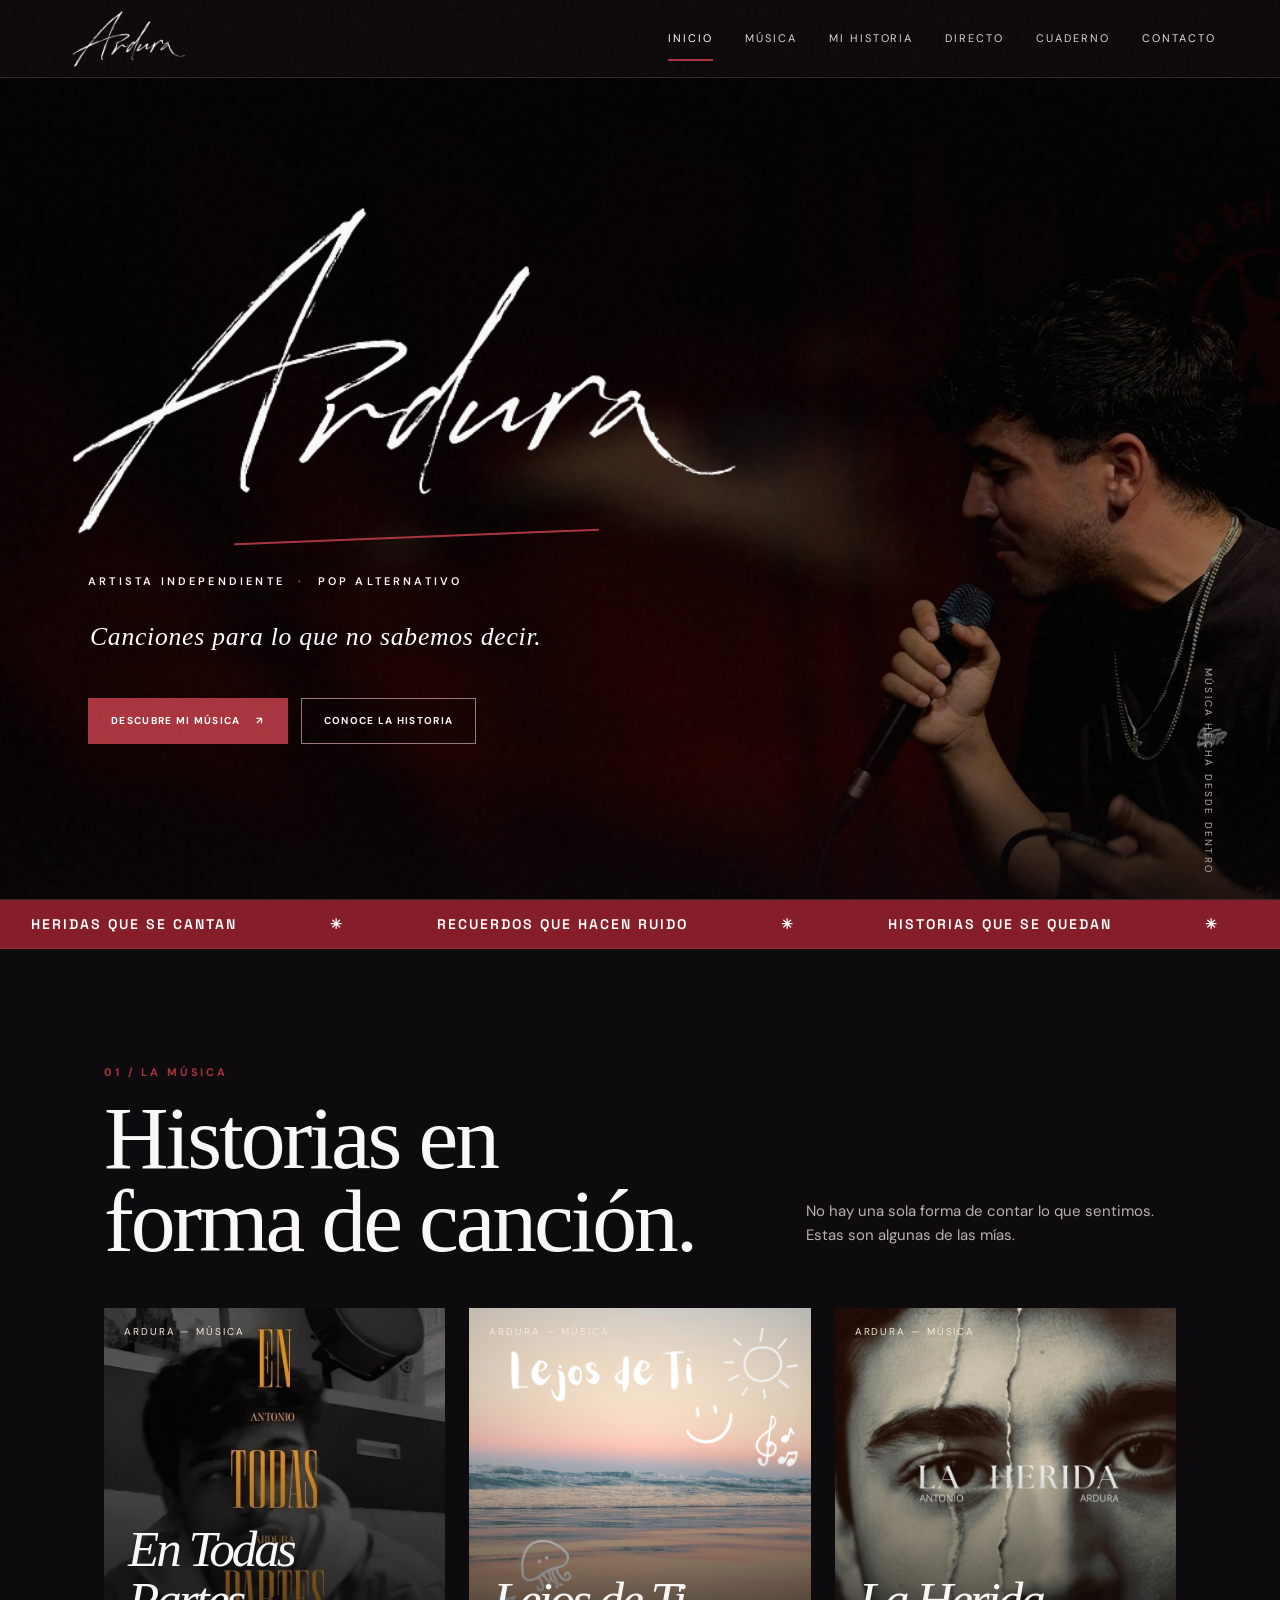
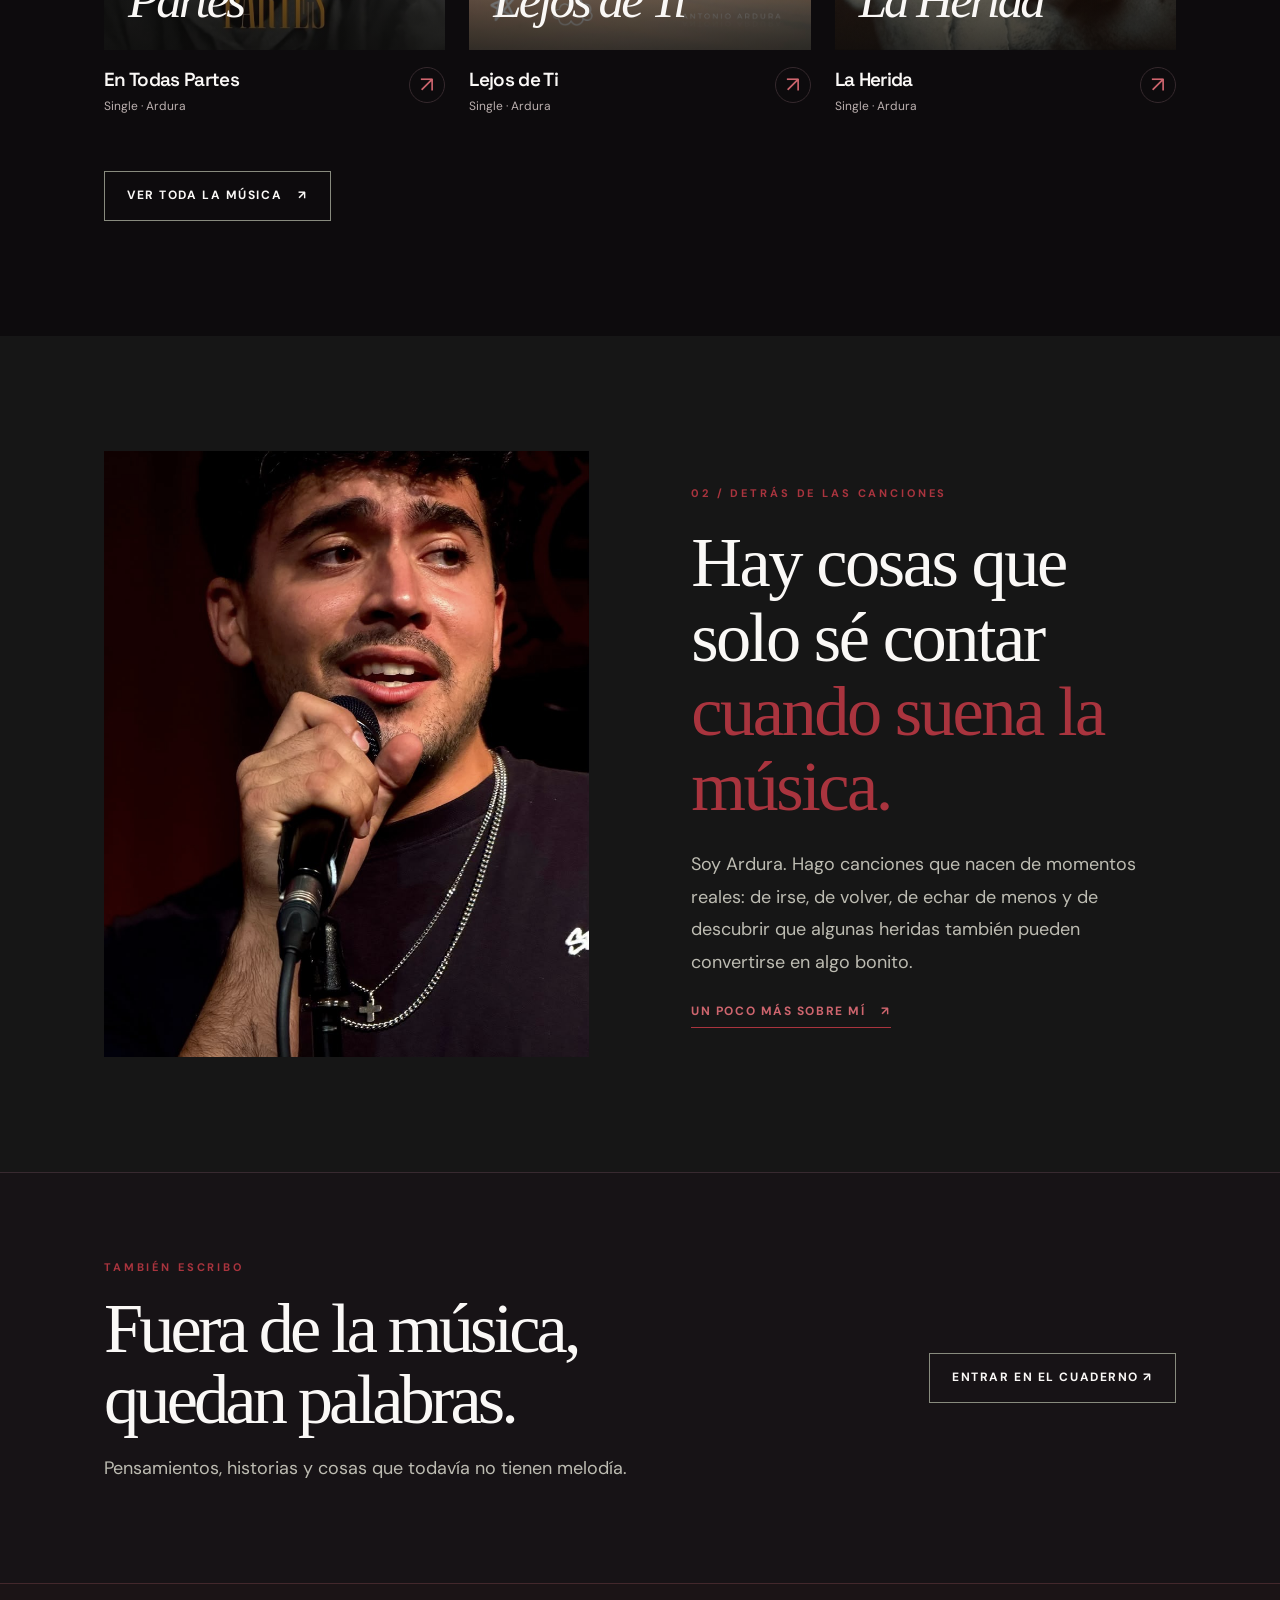
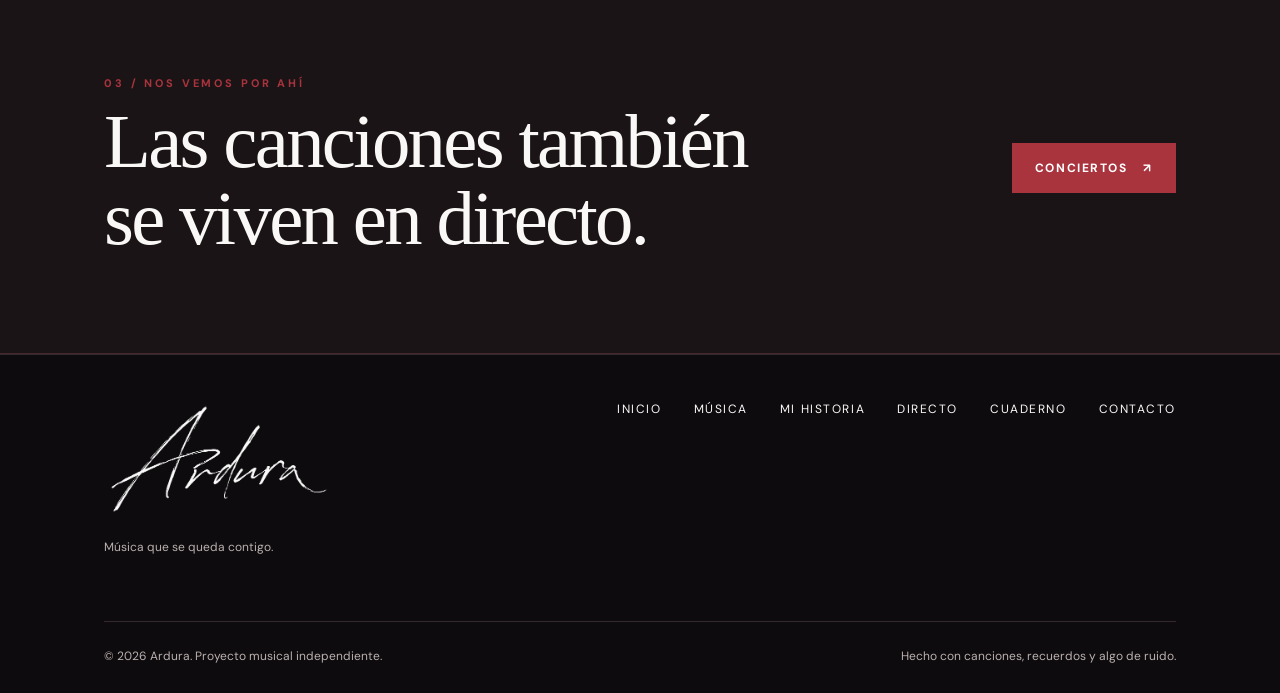
==== index.html @ bb58de68 "Reorganizar estructura de la web Ardura" ====
<!doctype html>
<html lang="es">
 <head>
  <meta charset="utf-8"/>
  <meta content="width=device-width,initial-scale=1" name="viewport"/>
  <meta content="#101010" name="theme-color"/>
  <meta content="Ardura: música independiente, canciones honestas y un universo indie, alternativo y nostálgico. Descubre sus canciones y su historia." name="description"/>
  <title>
   Ardura — Música para lo que no sabemos decir
  </title>
  <link href="assets/css/style.css" rel="stylesheet"/>
  <link href="assets/css/custom.css" rel="stylesheet"/>
  <link href="assets/img/favicon.svg" rel="icon" type="image/svg+xml"/>
 </head>
 <body data-page="home">
  <a class="skip" href="#contenido">
   Saltar al contenido
  </a>
  <header class="site-header" id="site-header">
  </header>
  <main id="contenido">
   <section class="hero">
    <div class="hero-art">
     <div class="hero-photo">
     </div>
    </div>
    <div class="container hero-inner">
     <h1 class="signature-title">
      <img alt="Ardura" src="assets/img/ardura-firma.png"/>
     </h1>
     <div aria-hidden="true" class="signature-underline">
     </div>
     <p class="hero-kicker">
      ARTISTA INDEPENDIENTE
      <span>
       ·
      </span>
      POP ALTERNATIVO
     </p>
     <p class="hero-sub">
      Canciones para lo que no sabemos decir.
     </p>
     <div class="action-row">
      <a class="btn btn-solid" href="musica.html">
       Descubre mi música
       <span aria-hidden="true">
        ↗
       </span>
      </a>
      <a class="btn btn-outline" href="historia.html">
       Conoce la historia
      </a>
     </div>
    </div>
    <div class="side-note">
     MÚSICA HECHA DESDE DENTRO
    </div>
   </section>

    <div class="ticker">
    <div class="ticker-line">

        <div class="ticker-group">
        <span>HERIDAS QUE SE CANTAN</span>
        <span>✳</span>
        <span>RECUERDOS QUE HACEN RUIDO</span>
        <span>✳</span>
        <span>HISTORIAS QUE SE QUEDAN</span>
        <span>✳</span>
        </div>

        <!-- Repetición para crear el bucle infinito -->
        <div class="ticker-group" aria-hidden="true">
        <span>HERIDAS QUE SE CANTAN</span>
        <span>✳</span>
        <span>RECUERDOS QUE HACEN RUIDO</span>
        <span>✳</span>
        <span>HISTORIAS QUE SE QUEDAN</span>
        <span>✳</span>
        </div>

    </div>
    </div>

   <section class="section">
    <div class="container">
     <div class="section-head reveal">
      <div>
       <div class="eyebrow">
        01 / La música
       </div>
       <h2>
        Historias en
        <br/>
        forma de canción.
       </h2>
      </div>
      <p>
       No hay una sola forma de contar lo que sentimos. Estas son algunas de las mías.
      </p>
     </div>
     <div class="cards" id="featured-songs">
     </div>
     <div class="action-row" style="margin-top:50px">
      <a class="btn btn-outline" href="musica.html">
       Ver toda la música
       <span aria-hidden="true">
        ↗
       </span>
      </a>
     </div>
    </div>
   </section>
   <section class="section" style="background:#161616">
    <div class="container split">
     <div class="photo-frame reveal">
      <img alt="Retrato de Ardura" onerror="this.remove()" src="assets/img/Retrato.jpeg"/>
      <small>
       Tu fotografía aquí
       <br/>
       assets/img/retrato.jpg
      </small>
     </div>
     <div class="reveal">
      <span class="eyebrow">
       02 / Detrás de las canciones
      </span>
      <p class="statement">
       Hay cosas que solo sé contar
       <em>
        cuando suena la música.
       </em>
      </p>
      <p class="body-copy">
       Soy Ardura. Hago canciones que nacen de momentos reales: de irse, de volver, de echar de menos y de descubrir que algunas heridas también pueden convertirse en algo bonito.
      </p>
      <a class="btn btn-text" href="historia.html">
       Un poco más sobre mí
       <span aria-hidden="true">
        ↗
       </span>
      </a>
     </div>
    </div>
   </section>   
   <section class="section section-tight journal-teaser">
     <div class="container">
       <div>
         <span class="eyebrow">También escribo</span>
         <h2>
           Fuera de la música,<br>
           quedan palabras.
         </h2>
         <p class="body-copy">
           Pensamientos, historias y cosas
           que todavía no tienen melodía.
         </p>
       </div>
       <a class="btn btn-outline" href="cuaderno.html">
         Entrar en el cuaderno ↗
       </a>
     </div>
   </section>
   <section class="callout">
    <div class="container callout-inner">
     <div>
      <span class="eyebrow">
       03 / Nos vemos por ahí
      </span>
      <h2>
       Las canciones también
       <br/>
       se viven en directo.
      </h2>
     </div>
     <a class="btn btn-solid" href="directo.html">
      Conciertos
      <span aria-hidden="true">
       ↗
      </span>
     </a>
    </div>
   </section>
  </main>
  <footer class="site-footer" id="site-footer">
  </footer>
  <script src="assets/js/config.js">
  </script>
  <script defer="" src="assets/js/main.js">
  </script>
 </body>
</html>
---- assets/css/style.css ----
@import url('https://fonts.googleapis.com/css2?family=DM+Sans:wght@400;500;600;700&family=Space+Grotesk:wght@400;500;600;700&display=swap');
:root{--ink:#ece7dd;--muted:#a7a39b;--bg:#131714;--panel:#1d231f;--line:#3c413a;--accent:#e0a178;--yellow:#ddce9c;--radius:4px;--content:1200px}*{box-sizing:border-box}html{scroll-behavior:smooth}body{margin:0;background:var(--bg);color:var(--ink);font-family:'DM Sans',Arial,sans-serif;font-size:16px;line-height:1.6}body:before{content:"";position:fixed;inset:0;pointer-events:none;z-index:90;opacity:.12;background-image:url("data:image/svg+xml,%3Csvg viewBox='0 0 180 180' xmlns='http://www.w3.org/2000/svg'%3E%3Cfilter id='n'%3E%3CfeTurbulence type='fractalNoise' baseFrequency='.65' numOctaves='3' stitchTiles='stitch'/%3E%3C/filter%3E%3Crect width='100%25' height='100%25' filter='url(%23n)' opacity='.25'/%3E%3C/svg%3E")}a{color:inherit;text-decoration:none}button,input,textarea{font:inherit}button{cursor:pointer}img{display:block;max-width:100%}::selection{background:var(--accent);color:var(--bg)}.skip{position:absolute;top:-80px;background:#fff;color:#000;padding:8px 16px;z-index:200}.skip:focus{top:5px}.container{max-width:var(--content);margin:0 auto;padding:0 5vw}.site-header{height:85px;position:relative;z-index:60;border-bottom:1px solid var(--line);background:rgba(19,23,20,.96)}.header-inner{height:100%;display:flex;align-items:center;justify-content:space-between;gap:20px}.brand{font:700 36px/.9 'Space Grotesk',sans-serif;letter-spacing:-.095em}.brand .dot{color:var(--accent)}.nav-links{display:flex;gap:32px;align-items:center}.nav-links a{font-size:12px;text-transform:uppercase;letter-spacing:.17em;color:var(--muted);transition:color .2s}.nav-links a:hover,.nav-links a[aria-current=page]{color:var(--ink)}.nav-links .nav-cta{padding:12px 17px;border:1px solid var(--accent);color:var(--accent)}.menu-btn{display:none;background:transparent;border:1px solid var(--line);color:var(--ink);padding:9px 12px}.menu-btn span{display:block;width:20px;height:1px;background:var(--ink);margin:5px}.eyebrow{font-size:11px;letter-spacing:.26em;text-transform:uppercase;color:var(--accent);font-weight:700}.hero{position:relative;min-height:660px;display:flex;align-items:center;overflow:hidden;border-bottom:1px solid var(--line)}.hero-art{position:absolute;inset:0;overflow:hidden;background:radial-gradient(ellipse at 68% 32%,rgba(195,114,78,.28),transparent 35%),radial-gradient(ellipse at 85% 60%,rgba(119,125,98,.25),transparent 40%),linear-gradient(110deg,#131714 25%,#32362b 95%)}.hero-art:after{content:"";position:absolute;inset:0;background:linear-gradient(90deg,#131714 5%,rgba(19,23,20,.84) 41%,rgba(19,23,20,.1) 100%)}.hero-photo{position:absolute;inset:0;background:center 34%/cover no-repeat url('../img/hero.jpg');opacity:0;transition:opacity .3s}.has-hero-photo .hero-photo{opacity:.7}.hero-shape{position:absolute;width:min(43vw,530px);aspect-ratio:4/5;right:8%;top:8%;border:1px solid rgba(223,198,161,.25);border-radius:48% 48% 4% 4%;transform:rotate(8deg);background:linear-gradient(145deg,rgba(205,153,112,.25),transparent 70%);filter:blur(.2px)}.hero-shape:before{content:"";position:absolute;inset:8%;border:1px solid rgba(223,198,161,.25);border-radius:inherit}.hero-inner{position:relative;z-index:2;padding-top:110px;padding-bottom:120px;width:100%}.hero h1{font:500 clamp(70px,12vw,180px)/.86 'Space Grotesk',sans-serif;letter-spacing:-.11em;margin:20px 0 30px;max-width:900px}.hero h1 em{font-weight:400;font-style:normal;color:var(--accent)}.hero-sub{font-size:clamp(16px,2vw,21px);max-width:520px;color:#d1cec5;line-height:1.55}.action-row{display:flex;gap:13px;flex-wrap:wrap;margin-top:35px}.btn{display:inline-flex;align-items:center;justify-content:center;gap:16px;min-height:50px;padding:13px 22px;border:1px solid var(--accent);font-size:12px;letter-spacing:.13em;text-transform:uppercase;font-weight:700;transition:transform .2s,background .2s,color .2s}.btn:hover{transform:translateY(-3px)}.btn-solid{background:var(--accent);color:#171914}.btn-outline{background:transparent;color:var(--ink);border-color:#888b7e}.btn-text{border:0;border-bottom:1px solid var(--accent);padding:6px 0;min-height:auto;color:var(--accent)}.side-note{position:absolute;bottom:24px;right:5vw;z-index:3;font-size:10px;letter-spacing:.22em;text-transform:uppercase;color:#c7c4b8;writing-mode:vertical-rl}.ticker{padding:16px 0;background:var(--accent);color:#22241d;overflow:hidden;border-bottom:1px solid var(--line)}.ticker-line{white-space:nowrap;text-align:center;font:700 12px 'Space Grotesk',sans-serif;letter-spacing:.2em;text-transform:uppercase}.ticker-line span{padding:0 20px}.section{padding:115px 0}.section-tight{padding:80px 0}.section-head{display:flex;align-items:end;justify-content:space-between;gap:25px;margin-bottom:46px}.section h2,.page-head h1{font:500 clamp(42px,6.2vw,83px)/.99 'Space Grotesk',sans-serif;letter-spacing:-.075em;margin:14px 0 0}.section-head p{max-width:370px;color:var(--muted);font-size:15px}.cards{display:grid;grid-template-columns:repeat(3,minmax(0,1fr));gap:24px}.music-card{min-width:0}.cover{position:relative;aspect-ratio:1/1;overflow:hidden;background:#49453b;display:flex;align-items:flex-end;padding:24px;isolation:isolate}.cover:before{content:"";position:absolute;inset:-15%;z-index:-2;background:radial-gradient(circle at 30% 20%,var(--cover-c1),transparent 43%),radial-gradient(circle at 80% 70%,var(--cover-c2),transparent 50%),var(--cover-bg);transform:rotate(-13deg);transition:transform .8s}.music-card:hover .cover:before{transform:rotate(0deg) scale(1.12)}.cover:after{content:"";position:absolute;inset:0;z-index:-1;background:linear-gradient(0deg,rgba(10,10,9,.75),transparent 60%)}.cover img{position:absolute;inset:0;width:100%;height:100%;object-fit:cover;z-index:-1}.cover-title{font:600 clamp(27px,3vw,43px)/.95 'Space Grotesk',sans-serif;letter-spacing:-.06em;max-width:95%;text-wrap:balance}.cover-watermark{position:absolute;top:16px;left:20px;font-size:10px;letter-spacing:.19em;text-transform:uppercase;color:#f3e8d5}.card-info{padding:17px 0 0;display:flex;align-items:flex-start;justify-content:space-between;gap:12px}.card-info h3{margin:0;font:600 19px 'Space Grotesk',sans-serif;letter-spacing:-.035em}.card-info p{font-size:12px;color:var(--muted);margin:5px 0}.arrow-link{width:36px;height:36px;display:inline-flex;align-items:center;justify-content:center;border:1px solid var(--line);border-radius:50%;color:var(--accent);font-size:22px}.arrow-link:hover{background:var(--accent);color:var(--bg)}.quiet-label{color:var(--muted);font-size:12px}.split{display:grid;grid-template-columns:1fr 1fr;gap:8vw;align-items:center}.photo-frame{aspect-ratio:4/5;position:relative;background:linear-gradient(150deg,#6d6156,#343b37 55%,#1c2726);overflow:hidden;display:flex;align-items:center;justify-content:center;color:#d5ccbe}.photo-frame:before{content:"";position:absolute;inset:8%;border:1px solid rgba(255,255,255,.25)}.photo-frame img{width:100%;height:100%;object-fit:cover;position:absolute;inset:0}.photo-frame small{max-width:210px;text-align:center;letter-spacing:.14em;text-transform:uppercase;line-height:2;z-index:1}.photo-frame:has(img) small{display:none}.body-copy{font-size:18px;line-height:1.8;color:#bdbcb2}.statement{font:500 clamp(30px,4vw,56px)/1.17 'Space Grotesk',sans-serif;letter-spacing:-.055em;margin:20px 0 25px}.statement em{color:var(--accent);font-style:normal}.callout{background:#242c26;border-top:1px solid #55574a;border-bottom:1px solid #55574a;padding:85px 0}.callout-inner{display:flex;justify-content:space-between;gap:50px;align-items:center}.callout h2{font:500 clamp(32px,5vw,68px)/1 'Space Grotesk',sans-serif;letter-spacing:-.065em;margin:10px 0}.site-footer{border-top:1px solid var(--line);padding:45px 0 27px}.footer-top{display:flex;justify-content:space-between;align-items:start;gap:40px;padding-bottom:52px}.footer-top .brand{font-size:65px}.footer-links{display:flex;gap:32px;flex-wrap:wrap;font-size:12px;text-transform:uppercase;letter-spacing:.13em}.footer-links a:hover{color:var(--accent)}.footer-bottom{border-top:1px solid var(--line);padding-top:25px;display:flex;justify-content:space-between;gap:15px;color:var(--muted);font-size:12px}.page-head{padding:110px 0 65px;border-bottom:1px solid var(--line);position:relative;overflow:hidden}.page-head:after{content:'a';position:absolute;right:5vw;bottom:-180px;font:600 500px 'Space Grotesk',sans-serif;letter-spacing:-.12em;color:rgba(224,161,120,.035);pointer-events:none}.page-head .lead{font-size:18px;color:var(--muted);max-width:670px;margin:25px 0 0}.music-toolbar{display:flex;justify-content:space-between;align-items:center;gap:20px;margin-bottom:35px;border-bottom:1px solid var(--line);padding-bottom:20px}.filter-list{display:flex;flex-wrap:wrap;gap:8px}.filter-btn{padding:9px 15px;border:1px solid var(--line);background:transparent;color:var(--muted);font-size:12px;text-transform:uppercase;letter-spacing:.1em}.filter-btn.active,.filter-btn:hover{background:var(--ink);color:var(--bg)}.story-lines{border-left:1px solid var(--accent);padding-left:35px;margin:45px 0}.story-lines p{font-size:20px;color:#b8b5a9}.event-empty{padding:60px 30px;text-align:center;border:1px solid var(--line);background:linear-gradient(130deg,#1a211d,#222820)}.event-empty .huge{font:500 clamp(32px,5vw,70px)/1 'Space Grotesk';letter-spacing:-.06em}.event-empty p{max-width:480px;margin:20px auto 28px;color:var(--muted)}.contact-grid{display:grid;grid-template-columns:1fr 1fr;gap:10vw}.contact-grid h2{font:500 44px/1.1 'Space Grotesk';letter-spacing:-.06em}.contact-list{display:grid;gap:15px;margin-top:35px}.contact-item{border-top:1px solid var(--line);padding:14px 0;display:flex;align-items:center;justify-content:space-between;gap:25px}.contact-item span{color:var(--muted);font-size:13px}.notice{border-left:2px solid var(--accent);padding:14px 20px;background:var(--panel);font-size:13px;color:#d0cabd}.social-grid{display:flex;flex-wrap:wrap;gap:12px}.social-grid a{border:1px solid var(--line);padding:12px 16px;font-size:13px}.social-grid a:hover{border-color:var(--accent);color:var(--accent)}.placeholder{color:var(--muted);font-size:13px}.reveal{opacity:0;transform:translateY(22px);transition:opacity .7s,transform .7s}.reveal.visible{opacity:1;transform:none}:focus-visible{outline:2px solid var(--accent);outline-offset:4px}@media(max-width:850px){.site-header{height:70px}.brand{font-size:31px}.menu-btn{display:block}.nav-links{display:none;position:absolute;top:70px;left:0;right:0;background:#181d19;border-bottom:1px solid var(--line);padding:25px 5vw;flex-direction:column;align-items:stretch;gap:20px}.nav-links.open{display:flex}.hero{min-height:620px}.hero-shape{right:-12%;width:80vw;opacity:.55}.hero-art:after{background:linear-gradient(90deg,#131714 0%,rgba(19,23,20,.68) 100%)}.cards{grid-template-columns:repeat(2,minmax(0,1fr))}.split{grid-template-columns:1fr;gap:45px}.split .photo-frame{max-width:620px}.callout-inner{align-items:start;flex-direction:column}.section{padding:85px 0}}@media(max-width:560px){.container{padding:0 22px}.hero h1{font-size:clamp(66px,17vw,100px)}.hero-inner{padding-top:95px;padding-bottom:100px}.hero-sub{font-size:17px}.side-note{display:none}.cards{grid-template-columns:1fr;gap:35px}.section-head{align-items:start;flex-direction:column}.section h2,.page-head h1{font-size:50px}.page-head{padding:80px 0 50px}.contact-grid{grid-template-columns:1fr}.footer-top,.footer-bottom{flex-direction:column}.footer-top .brand{font-size:55px}.music-toolbar{align-items:start;flex-direction:column}.cover-title{font-size:44px}.callout{padding:60px 0}}
.music-card[hidden]{display:none!important}


/* ARDURA / V3 — Opción B: firma emocional, tacto analógico */
@import url('https://fonts.googleapis.com/css2?family=DM+Sans:wght@400;500;600;700&family=Cormorant+Garamond:ital,wght@0,400;0,500;1,400;1,500;1,600&display=swap');
:root{--bg:#171712;--panel:#22231c;--ink:#f1e9dc;--muted:#bbb2a3;--line:#544b42;--accent:#dcaa91;--yellow:#e6d8b0}
.site-header{height:90px;background:rgba(23,23,18,.96);border-color:rgba(241,233,220,.16)}
.header-inner{gap:30px}
.brand{display:inline-block;position:relative;font:italic 500 48px/.95 'Cormorant Garamond',Georgia,serif;letter-spacing:-.065em;text-transform:lowercase;white-space:nowrap;transform:rotate(-3deg);transition:transform .25s, color .25s}
.brand:hover{color:var(--accent);transform:rotate(0deg)}
.brand:after{content:'';position:absolute;left:10%;right:3%;bottom:-7px;height:1px;background:var(--accent);transform:rotate(-3deg);opacity:.85}
.nav-links a{font-size:11px;letter-spacing:.13em;color:#d2c9bb}
.nav-links .nav-cta{border:0;padding:0;color:#d2c9bb}
.nav-links a:hover,.nav-links a[aria-current=page]{color:#fff1e1}
.hero{min-height:710px}
.hero-art{background:radial-gradient(ellipse at 75% 45%,rgba(185,109,84,.28),transparent 36%),linear-gradient(115deg,#171712 18%,#51443b 96%)}
.hero-art:after{background:linear-gradient(90deg,#171712 8%,rgba(23,23,18,.82) 42%,rgba(23,23,18,.17) 100%)}
.hero-shape{width:min(33vw,460px);aspect-ratio:3/4;right:11%;top:11%;border:10px solid rgba(216,194,163,.24);border-radius:47% 47% 2px 2px;transform:rotate(7deg);background:radial-gradient(ellipse at 40% 30%,rgba(230,164,129,.3),transparent 70%)}
.hero-shape:before{inset:14px;border:1px solid rgba(230,208,177,.35)}
.hero-inner{padding-top:120px;padding-bottom:130px}
.hero .eyebrow{letter-spacing:.17em;font-weight:500;color:#e6c4ad}
.hero h1{position:relative;width:max-content;max-width:100%;font:italic 500 clamp(100px,16vw,228px)/.9 'Cormorant Garamond',Georgia,serif;letter-spacing:-.095em;margin:8px 0 30px;transform:rotate(-4deg);text-shadow:0 4px 16px rgba(0,0,0,.15)}
.hero h1:after{content:'';position:absolute;bottom:0;left:14%;width:83%;height:11px;border-bottom:2px solid rgba(230,180,155,.9);border-radius:50%;transform:rotate(-3deg)}
.hero-sub{max-width:490px;color:#e4d7c7;font-size:19px}
.hero .btn-solid{background:#d8a88d;color:#211a18}
.ticker{background:#ba8b74;color:#251d1b}
.section h2,.page-head h1,.statement,.callout h2{font-family:'Cormorant Garamond',Georgia,serif;letter-spacing:-.035em;font-weight:400}
.section h2{font-size:clamp(56px,7vw,100px);line-height:.93}
.page-head h1{font-size:clamp(66px,9vw,122px);font-style:italic}
.statement{font-size:clamp(40px,5.5vw,74px);line-height:1.06}
.statement em{color:var(--accent)}
.cover-title{font-family:'Cormorant Garamond',Georgia,serif;font-weight:500;font-style:italic;font-size:clamp(34px,4vw,56px);line-height:1}
.callout{background:#342b27}
.callout h2{font-size:clamp(47px,6vw,82px)}
.footer-top .brand{font-size:80px}
.page-head:after{font-family:'Cormorant Garamond',Georgia,serif;font-style:italic}
@media(max-width:850px){.site-header{height:76px}.brand{font-size:43px}.nav-links{top:76px;background:#242019}.hero{min-height:620px}.hero-shape{width:60vw;right:-13%;opacity:.6}.hero h1{font-size:clamp(93px,18vw,154px)}}
@media(max-width:560px){.brand{font-size:40px}.hero h1{font-size:clamp(90px,21vw,125px)}.hero-sub{font-size:17px}.hero-inner{padding-top:100px;padding-bottom:105px}.footer-top .brand{font-size:69px}.section h2{font-size:61px}}


/* VERSION B / ARDURA — negro, blanco y rojo vino */
:root {
  --bg:#101010; --panel:#1b1b1b; --ink:#faf8f6; --muted:#b9b6b4;
  --line:#373434; --accent:#a9343e; --yellow:#c4a1a3;
}
body {background:#101010;color:#faf8f6}
.site-header {background:rgba(16,16,16,.96);border-color:#373434}
.brand {text-transform:none;color:#faf8f6}
.brand:hover {color:#faf8f6}
.brand:after {background:#a9343e}
.nav-links a {color:#cac5c3}
.nav-links a:hover,.nav-links a[aria-current=page] {color:#fff}
.hero-art {background:radial-gradient(ellipse at 76% 43%,rgba(141,35,47,.27),transparent 39%),linear-gradient(115deg,#101010 15%,#302124 100%)}
.hero-art:after {background:linear-gradient(90deg,#101010 8%,rgba(16,16,16,.82) 42%,rgba(16,16,16,.20) 100%)}
.hero-shape {border-color:rgba(156,52,64,.26);background:radial-gradient(ellipse at 40% 30%,rgba(159,38,53,.30),transparent 70%)}
.hero-shape:before {border-color:rgba(174,74,85,.32)}
.hero .eyebrow {color:#c96a74}
.hero h1 {color:#fff;font-style:italic}
.hero h1:after {border-bottom-color:#a9343e}
.hero-sub {color:#e6e0df}
.hero .btn-solid,.btn-solid {background:#a9343e;color:#fff;border-color:#a9343e}
.hero .btn-solid:hover,.btn-solid:hover {background:#c04450}
.ticker {background:#922e38;color:#fff;border-color:#922e38}
.btn-text,.arrow-link {color:#ce656e}
.callout {background:#1b1516;border-color:#43282c}
.photo-frame {background:linear-gradient(150deg,#493b3e,#242123 55%,#171717)}
.event-empty {background:linear-gradient(130deg,#171515,#242021)}
.page-head:after {color:rgba(169,52,62,.07)}
.nav-links {background-color:transparent}
@media(max-width:850px){.nav-links {background:#1a1718}}

/* Identidad caligráfica tomada del fotograma final del vídeo de referencia proporcionado. */
.brand,.brand:hover{transform:none!important;color:#fff!important;text-decoration:none!important}
.brand:after{display:none!important}
.logo-image{display:block;width:154px;height:auto;max-height:68px;object-fit:contain;filter:none;transition:opacity .2s}
.logo-image:hover{opacity:.8}
.footer-top .logo-image{width:230px;max-height:none}
.hero h1.signature-title{margin:0 0 18px;transform:none!important;max-width:min(790px,100%);width:100%;line-height:1}
.hero h1.signature-title:after{display:none!important}
.hero h1.signature-title img{width:100%;height:auto;max-height:370px;object-fit:contain;object-position:left center;filter:drop-shadow(0 10px 15px rgba(0,0,0,.18))}
@media(max-width:850px){.logo-image{width:130px}.hero h1.signature-title{max-width:620px}}
@media(max-width:560px){.logo-image{width:112px}.footer-top .logo-image{width:200px}.hero h1.signature-title{max-width:100%;margin-bottom:25px}}
---- assets/css/custom.css ----
/* ================================================================
   ARDURA · PERSONALIZACIÓN DE LA WEB
   Este es el archivo principal para cambiar aspecto, portada y color.
   Puedes cambiar cualquier valor y guardar. Después recarga index.html.
   ================================================================ */

:root {
  --bg: #0d0b0d;            /* Fondo negro */
  --ink: #faf8f6;           /* Letras blancas */
  --muted: #bbb0af;         /* Textos secundarios */
  --accent: #a9343e;        /* Rojo vino apagado (cámbialo aquí) */
  --line: #35292d;
  --panel: #1a1518;
  --foto-brillo: 1;         /* Ajusta 0.65, 0.85, 1.0 o 1.2 */
  --foto-opacidad: 1;       /* Ajusta de 0 a 1 */
}

body { background:#0d0b0d; }
.site-header { height:78px; background:rgba(12,9,11,.96); border-bottom:1px solid #382429; }
.site-header .header-inner { max-width:1390px; }
.nav-links a { font-size:11px; letter-spacing:.18em; color:#ded4d4; }
.nav-links a[aria-current="page"] { color:#fff; position:relative; }
.nav-links a[aria-current="page"]:after {
  content:""; position:absolute; height:2px; left:0; right:0; bottom:-14px;
  background:var(--accent);
}
.nav-links .nav-cta { border-color:#69383f; color:#e9dcdc; }
.logo-image { width:130px; max-height:62px; }

/* FOTO DEL INICIO. Sustituye assets/img/hero.jpg para cambiarla.
   La foto de referencia original se conserva en assets/img/foto-original-concierto.jpg. */
.hero {
  min-height:720px;
  min-height:max(720px, calc(100svh - 78px));
  background:#0c080a;
  border-bottom:1px solid #352327;
}
.hero-art {
  background:#0c080a;
}
.hero-photo {
  background-image:url('../img/hero.jpg');
  background-position:center center;
  background-repeat:no-repeat;
  background-size:cover;
  opacity:var(--foto-opacidad);
  filter:brightness(var(--foto-brillo));
}
.has-hero-photo .hero-photo { opacity:var(--foto-opacidad); }
.hero-art:after {
  background:linear-gradient(90deg,rgba(7,5,6,.12) 0%,rgba(7,5,6,0) 49%,rgba(7,5,6,.12) 100%),
    linear-gradient(0deg, rgba(10,5,7,.65), transparent 17%, transparent 77%, rgba(10,5,7,.32));
}
.hero-inner {
  max-width:1390px;
  padding-top:75px;
  padding-bottom:120px;
}
.hero h1.signature-title {
  max-width:min(710px, 61vw);
  margin:0 0 -2px -15px;
}
.hero h1.signature-title img {
  width:100%;
  max-height:370px;
  filter:drop-shadow(0 8px 22px rgba(0,0,0,.36));
}
.signature-underline {
  width:min(365px,40vw);
  height:2px;
  background:var(--accent);
  transform:rotate(-2.3deg);
  margin:-18px 0 35px 170px;
  box-shadow:0 0 18px rgba(169,52,62,.26);
}
.hero-kicker {
  font-family:'DM Sans',Arial,sans-serif;
  letter-spacing:.29em;
  font-weight:600;
  font-size:11px;
  color:#fff5f4;
  text-transform:uppercase;
  margin:0 0 26px 24px;
}
.hero-kicker span { color:#d26a75; padding:0 7px; }
.hero-sub {
  font-family:Georgia, 'Times New Roman',serif;
  font-size:clamp(19px,2vw,27px);
  font-style:italic;
  letter-spacing:.03em;
  color:#fff;
  margin:0 0 0 26px;
  text-shadow:0 3px 15px rgba(0,0,0,.5);
}
.hero .action-row { margin:42px 0 0 24px; }
.hero .btn { min-height:46px; font-size:10px; }
.hero .btn-outline { border-color:#9c777a; background:rgba(0,0,0,.18); }
.side-note { color:#b7a5a5; }

/* Detalles del resto de la web */
.callout,.event-empty { background:#1b1416; }

/* Banner en movimiento */
.ticker {
  width: 100%;
  max-width: 100%;
  overflow: hidden;
  background: #851e29;
  color: #ffffff;
  padding: 15px 0;
}
.ticker-line {
  display: flex;
  width: max-content;
  animation: moverTicker 28s linear infinite;
  will-change: transform;
}
.ticker-group {
  display: flex;
  flex: 0 0 auto;
  align-items: center;
  justify-content: space-around;
  gap: 30px;
  padding-right: 30px;
  min-width: 100vw;
  box-sizing: border-box;
  white-space: nowrap;
}
.ticker-group span {
  flex-shrink: 0;
  font-size: 14px;
  font-weight: 600;
  letter-spacing: 2px;
}

.photo-frame { background:#1b1416; }
.photo-frame img { filter:saturate(.83); }

/* Móvil: mantenemos la foto detrás, pero damos más contraste al logo. */
@media (max-width:850px) {
  .site-header {height:72px;}
  .hero {min-height:790px; min-height:calc(100svh - 72px);}
  .hero-photo {background-position:67% center;}
  .hero-art:after {background:linear-gradient(0deg,rgba(5,4,5,.90) 4%,rgba(5,4,5,.64) 43%,rgba(5,4,5,.30) 92%);}
  .hero-inner {padding-top:180px;padding-bottom:95px;}
  .hero h1.signature-title {max-width:min(710px,90vw); margin-left:-9px;}
  .signature-underline {margin:-12px 0 32px 14vw;width:48vw;}
  .hero-kicker,.hero-sub,.hero .action-row {margin-left:8px;}
  .nav-links a[aria-current="page"]:after {display:none;}
}
@media (max-width:560px) {
  .hero { min-height:780px; }
  .hero-photo {
    background-image:url('../img/foto-original-concierto.jpg');
    background-position:52% 22%;
    background-size:cover;
    filter:brightness(.45) saturate(.8);
  }
  .hero-art:after { background:linear-gradient(0deg,rgba(5,4,5,.99),rgba(5,4,5,.72) 30%,rgba(5,4,5,.35) 80%,rgba(5,4,5,.30)); }
  .hero-inner {padding-top:330px;padding-bottom:70px;}
  .hero h1.signature-title {max-width:100%;margin-left:-6px;}
  .signature-underline {width:46vw;margin:-6px 0 20px 11vw;}
  .hero-kicker {font-size:9px;letter-spacing:.13em;margin-bottom:22px;}
  .hero-kicker span {padding:0 2px;}
  .hero-sub {font-size:21px;line-height:1.4;}
  .hero .action-row {margin-top:30px;gap:10px;}
  .hero .btn {width:100%;max-width:310px;}
  .side-note {display:none;}
}
@media (prefers-reduced-motion:reduce) {
  *,*::before,*::after {scroll-behavior:auto!important;transition-duration:0.01ms!important;animation-duration:0.01ms!important;}
}
/* Movimiento continuo */
@keyframes moverTicker {
  from {
    transform: translateX(0);
  }
  to {
    transform: translateX(-50%);
  }
}

/* Adaptación para móviles */
@media (max-width: 768px) {
  .ticker {
    padding: 12px 0;
  }

  .ticker-group {
    gap: 20px;
    padding-right: 20px;
  }

  .ticker-group span {
    font-size: 11px;
    letter-spacing: 1.5px;
  }
}

/* Accesibilidad */
@media (prefers-reduced-motion: reduce) {
  .ticker-line {
    animation: none;
  }
}


/* CUADERNO — sección de textos */
.journal-heading{background:radial-gradient(ellipse at 90% 100%,rgba(169,52,62,.12),transparent 54%),#0d0b0d}
.journal-heading h1{font-style:normal!important;font-family:Georgia,serif!important;letter-spacing:-.065em!important}
.journal-period{color:var(--accent)}
.journal-section{padding-top:65px}
.journal-intro{display:flex;justify-content:space-between;gap:35px;align-items:center;margin-bottom:32px;border-bottom:1px solid var(--line);padding-bottom:25px}
.journal-intro p{max-width:470px;color:var(--muted);font-family:Georgia,serif;font-style:italic;font-size:19px;margin:0}
.journal-grid{display:grid;grid-template-columns:repeat(2,minmax(0,1fr));gap:20px}
.journal-card{display:flex;flex-direction:column;min-height:285px;padding:34px;background:#171316;border:1px solid #382a30;transition:border-color .2s,transform .2s}
.journal-card:hover{border-color:var(--accent);transform:translateY(-4px)}
.journal-card-meta,.journal-article-meta{display:flex;gap:18px;align-items:center;flex-wrap:wrap;color:#c57b82;font-size:10px;letter-spacing:.16em;text-transform:uppercase}
.journal-card h2{font:normal clamp(35px,4.5vw,55px)/1.05 Georgia,serif;margin:34px 0 16px;letter-spacing:-.04em}
.journal-card p{color:#bcb0b4;font-size:15px;line-height:1.75;margin:0 0 30px}
.journal-read{margin-top:auto;color:#f3eae9;font-size:11px;letter-spacing:.14em;text-transform:uppercase}
.journal-empty{color:var(--muted)}
.journal-article-wrap{padding-top:80px;min-height:68vh}
.journal-back{display:inline-block;color:#b8a6a9;font-size:12px;letter-spacing:.08em;margin-bottom:70px}
.journal-back:hover{color:#fff}
.journal-article{max-width:760px;margin:0 auto}
.journal-article h1{font:normal clamp(48px,7vw,100px)/.99 Georgia,serif;letter-spacing:-.05em;margin:23px 0 25px}
.journal-standfirst{font:italic clamp(19px,2.4vw,26px)/1.5 Georgia,serif;color:#c7b9bb;border-bottom:1px solid var(--line);padding-bottom:45px}
.journal-body{padding:22px 0 50px}
.journal-body p{font:normal 19px/1.95 Georgia,serif;color:#e0d9d9;margin:0 0 28px}
.journal-teaser{background:#171316;border-top:1px solid #382a30}
.journal-teaser .container{display:flex;align-items:center;justify-content:space-between;gap:30px}
.journal-teaser h2{font:normal clamp(44px,5.5vw,76px)/1 Georgia,serif;letter-spacing:-.055em;margin:15px 0}
@media(max-width:700px){.journal-grid{grid-template-columns:1fr}.journal-intro,.journal-teaser .container{flex-direction:column;align-items:flex-start}.journal-card{min-height:260px}.journal-article-wrap{padding-top:50px}.journal-back{margin-bottom:48px}.journal-body p{font-size:17px}}
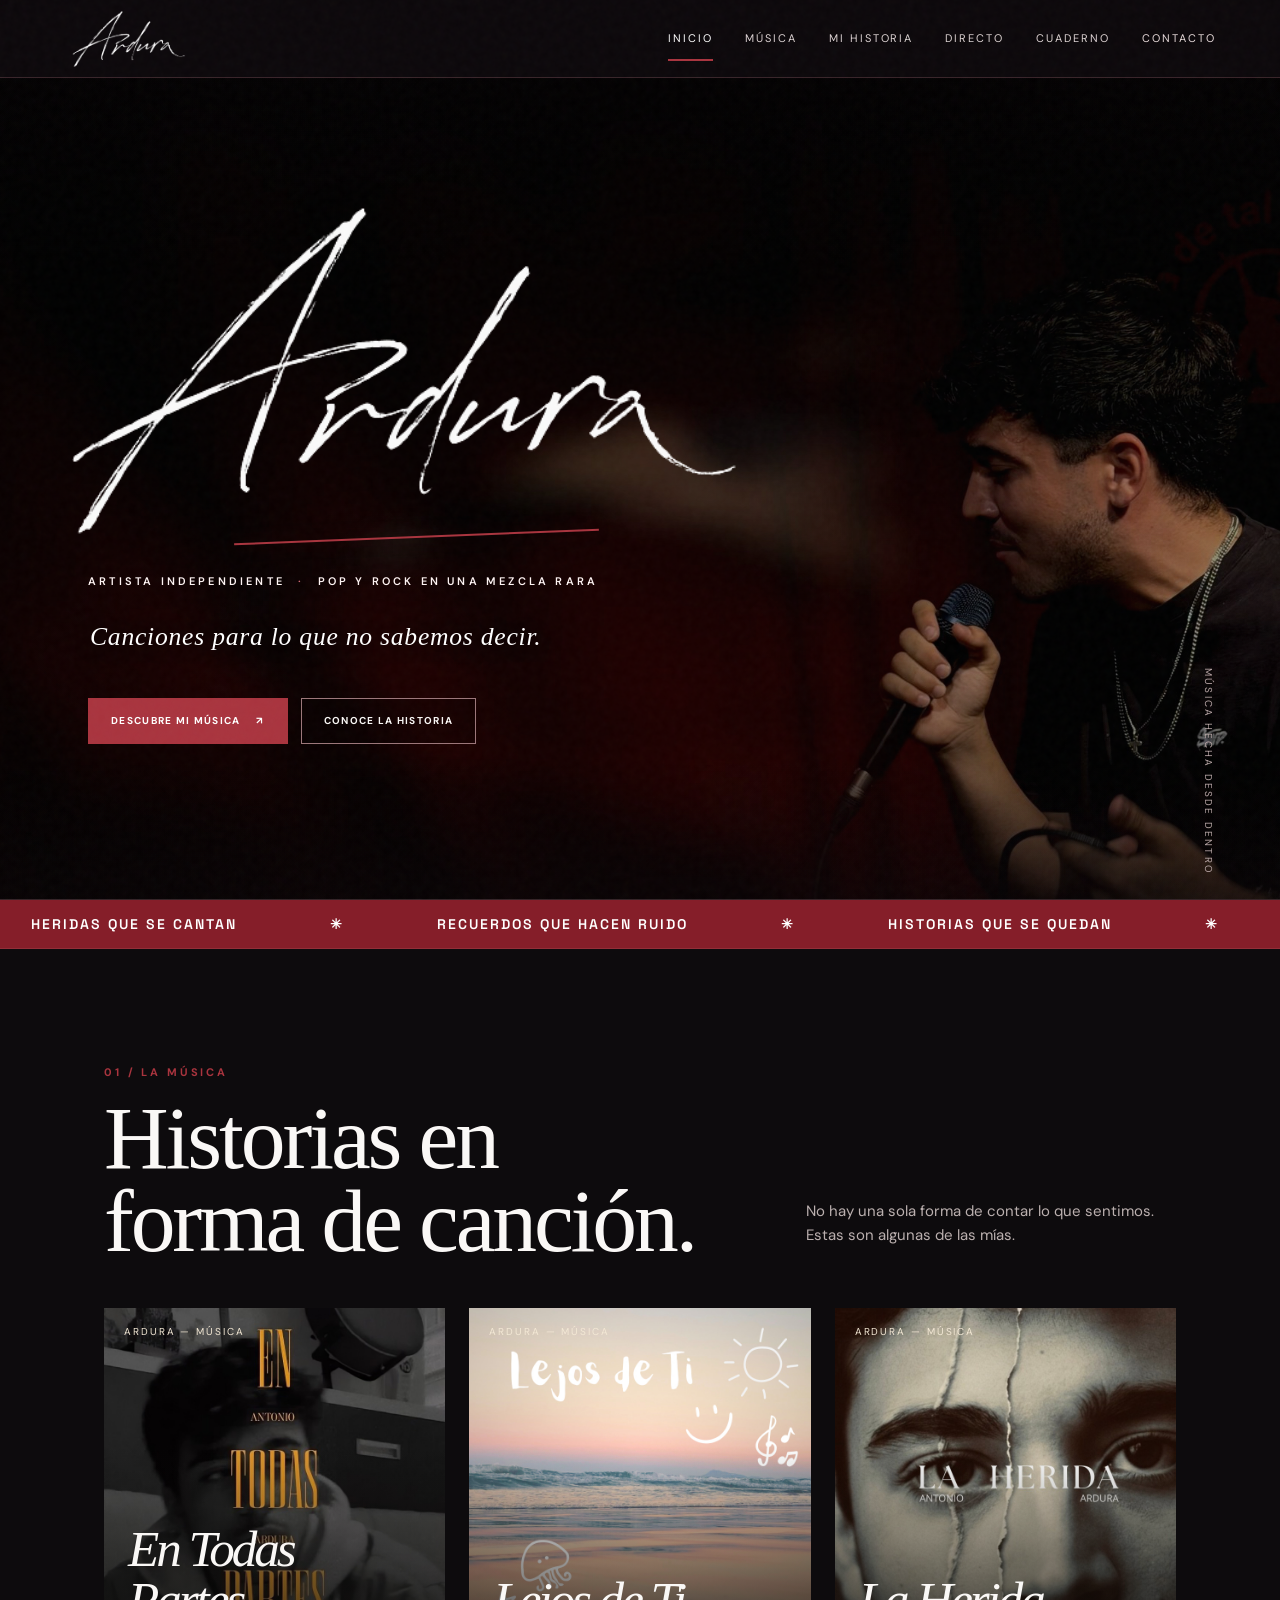
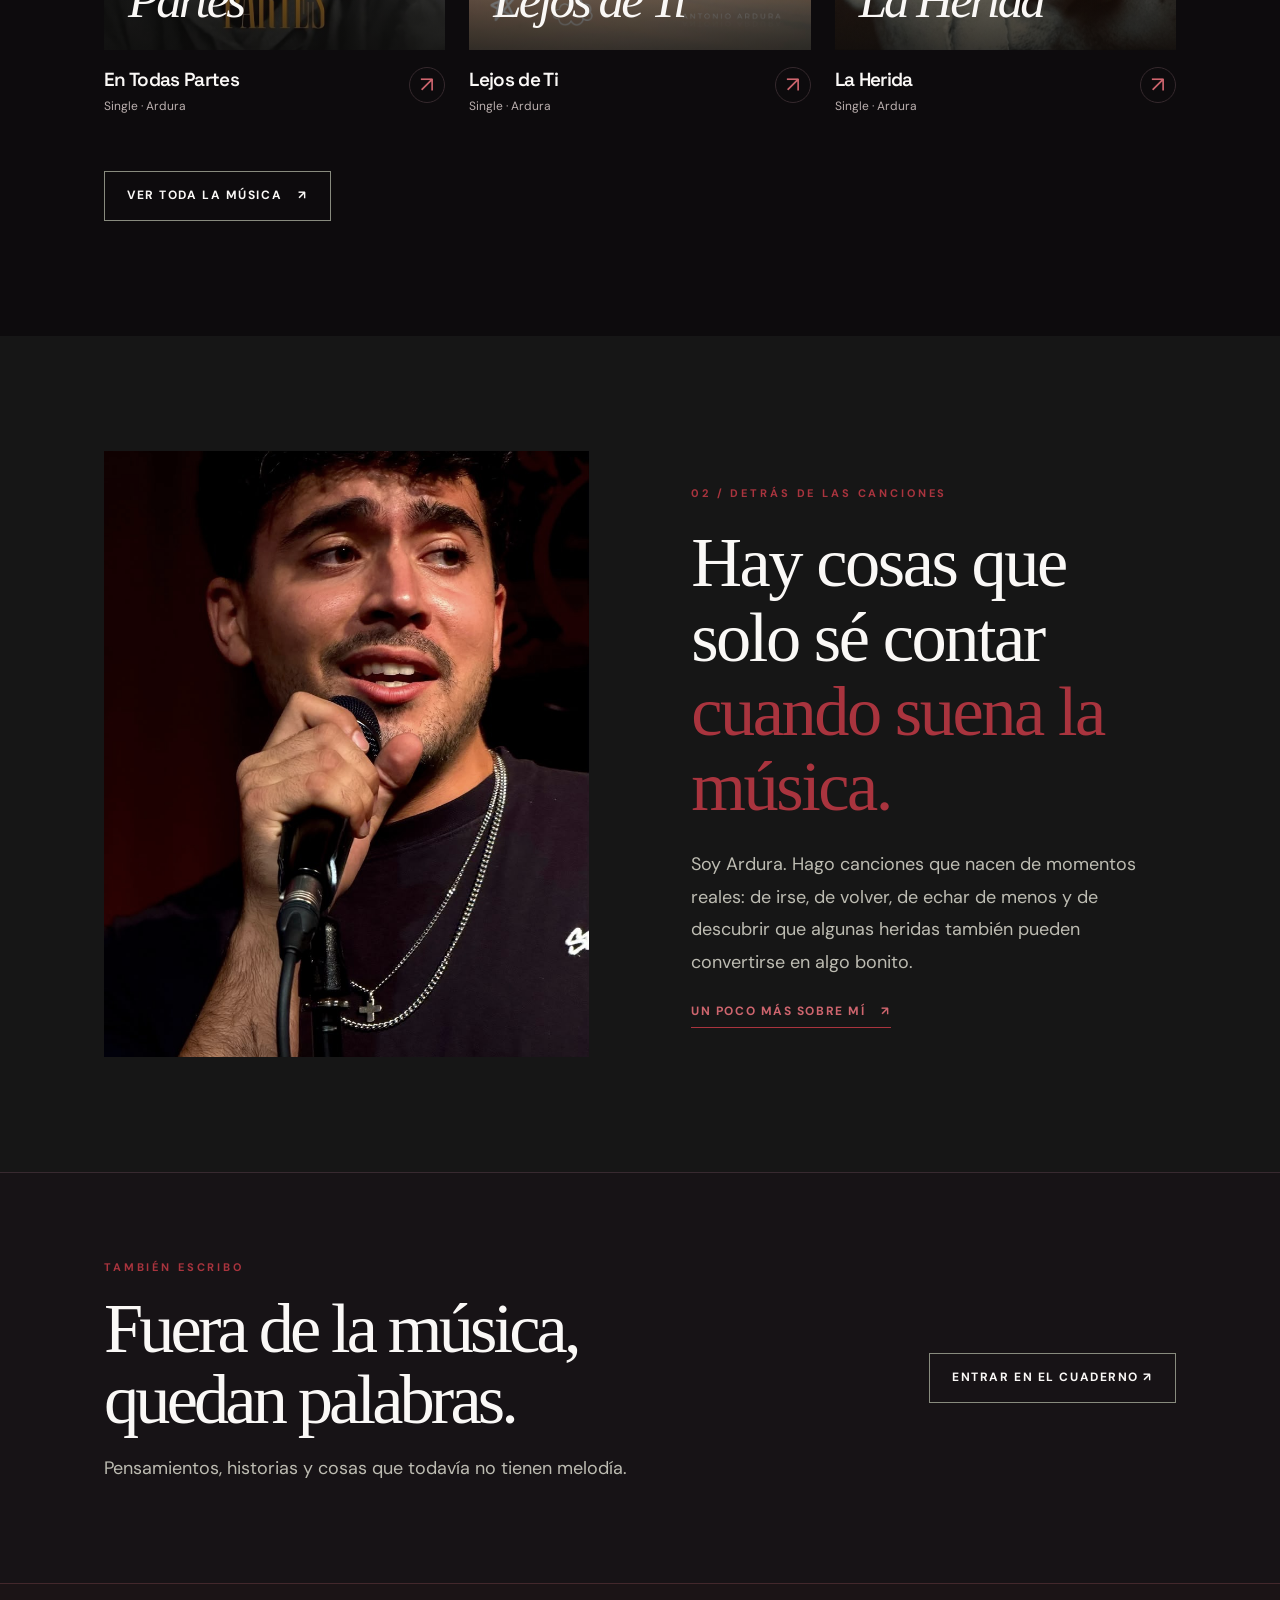
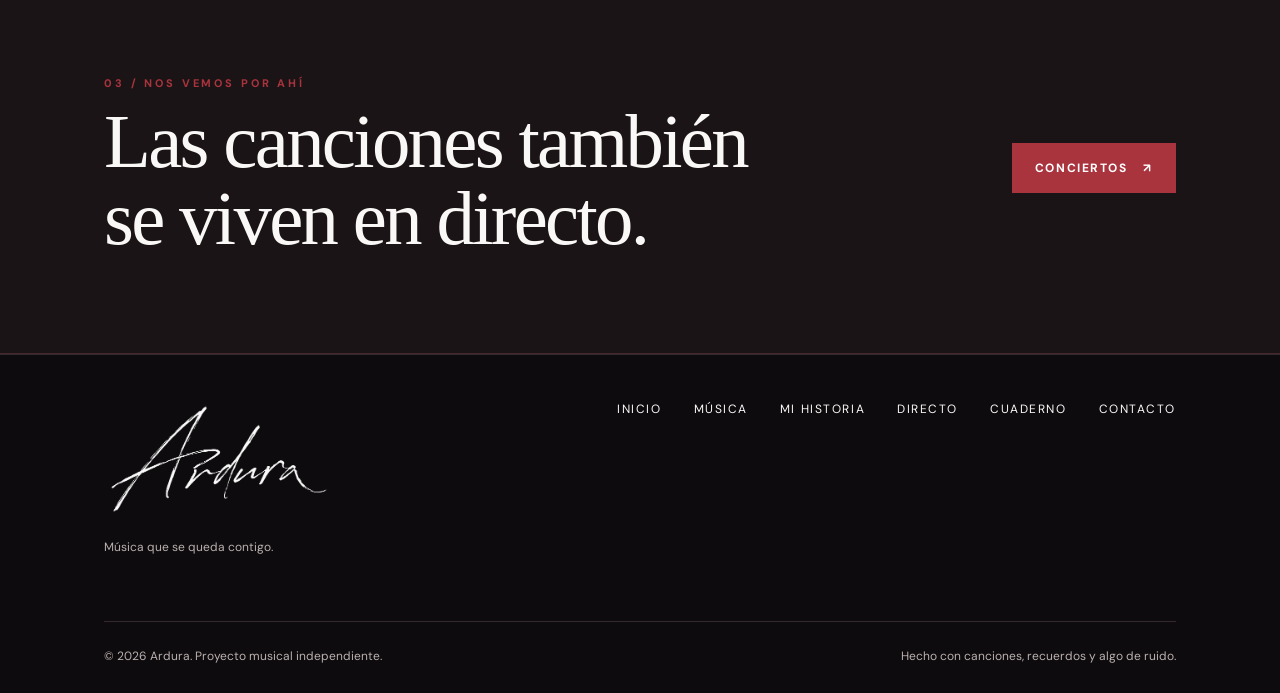
==== commit 66a4fa2e: "Update genre from 'POP ALTERNATIVO' to 'POP Y ROCK EN UNA MEZCLA RARA'" ====
--- a/index.html
+++ b/index.html
@@ -35,7 +35,7 @@
       <span>
        ·
       </span>
-      POP ALTERNATIVO
+      POP Y ROCK EN UNA MEZCLA RARA 
      </p>
      <p class="hero-sub">
       Canciones para lo que no sabemos decir.
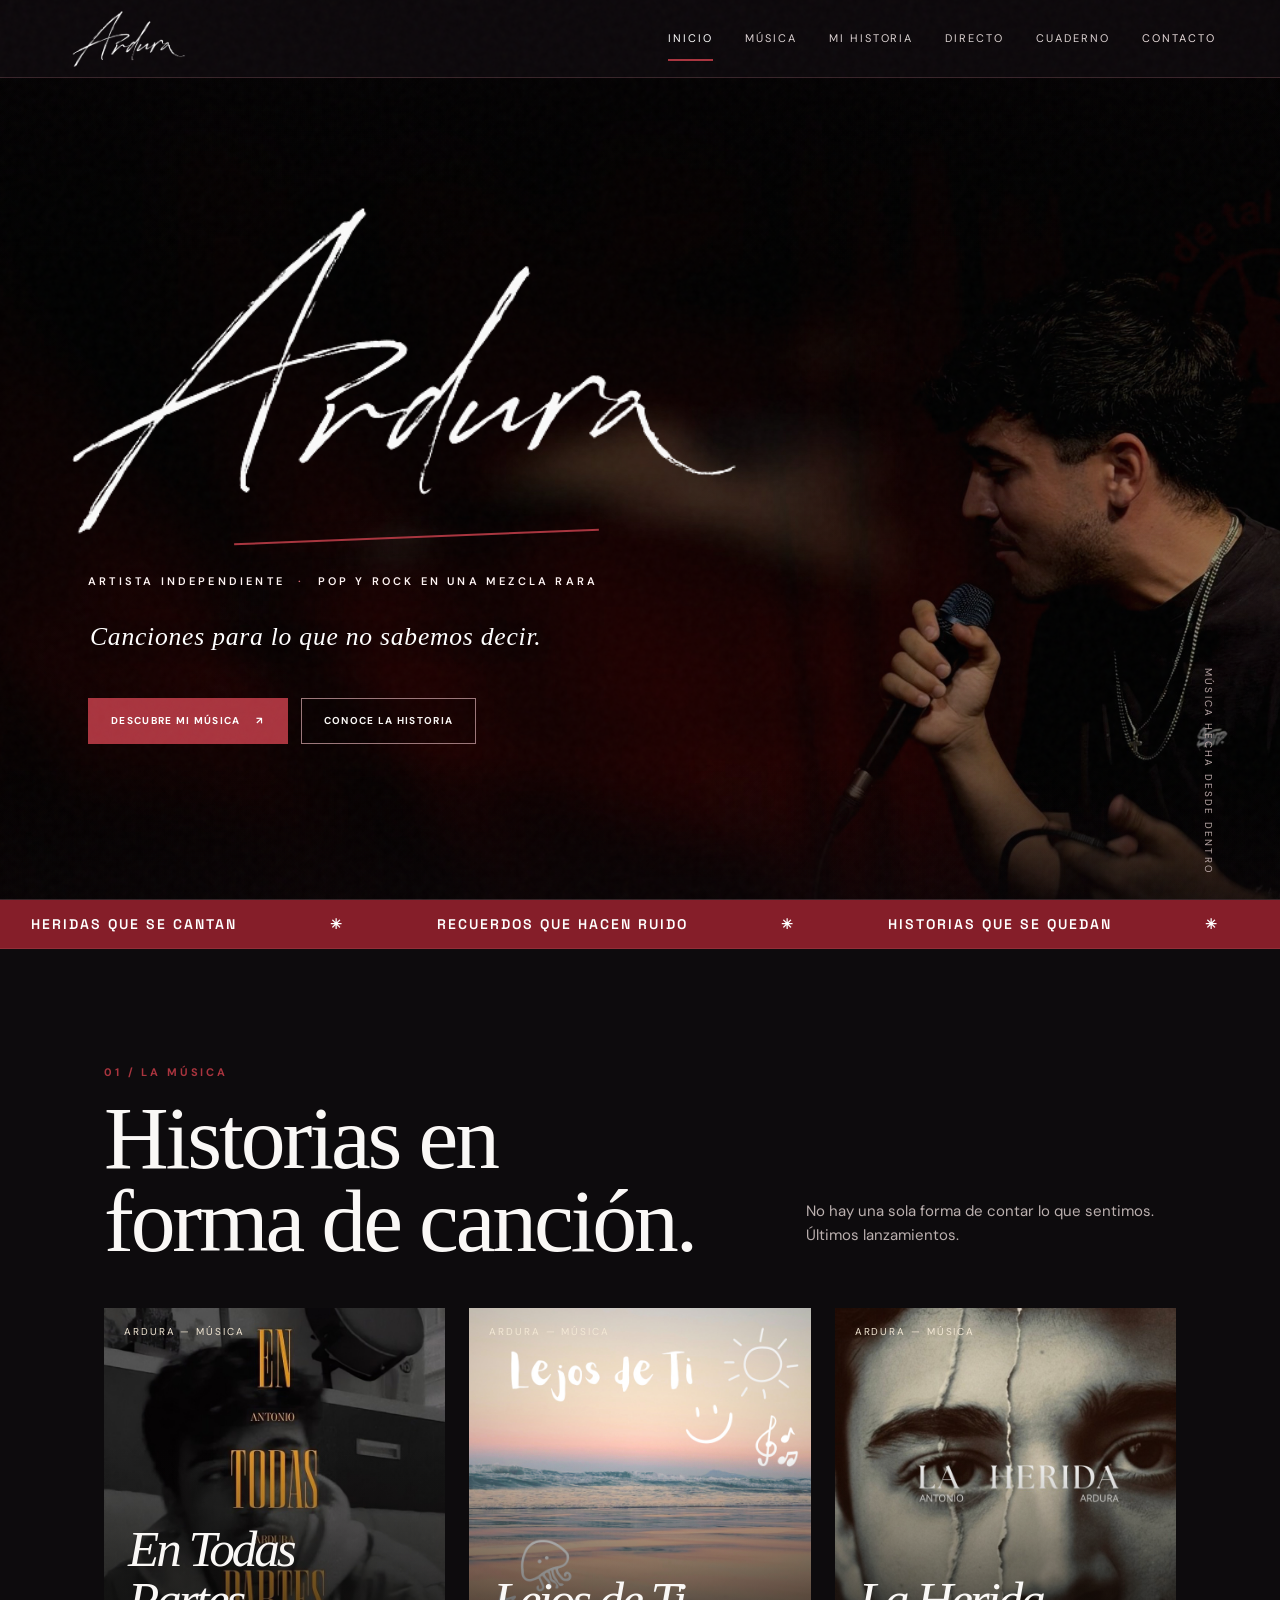
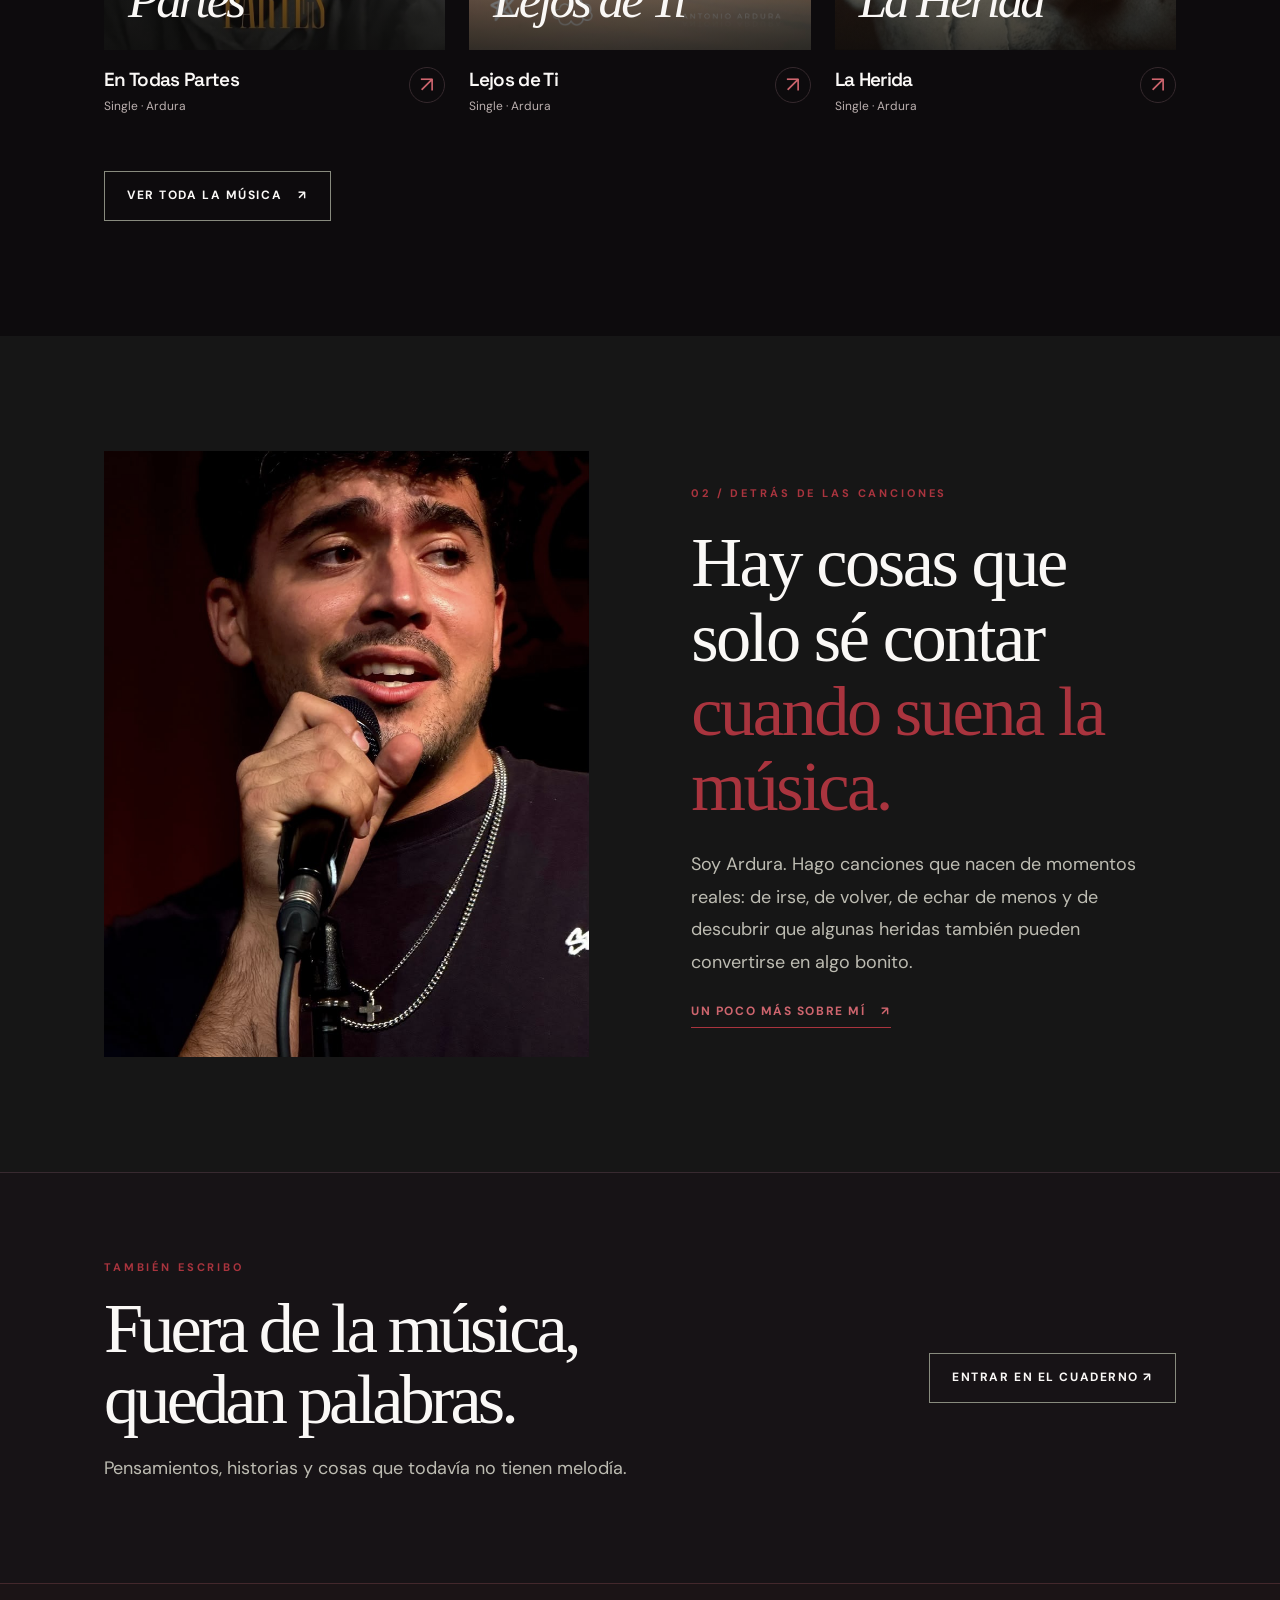
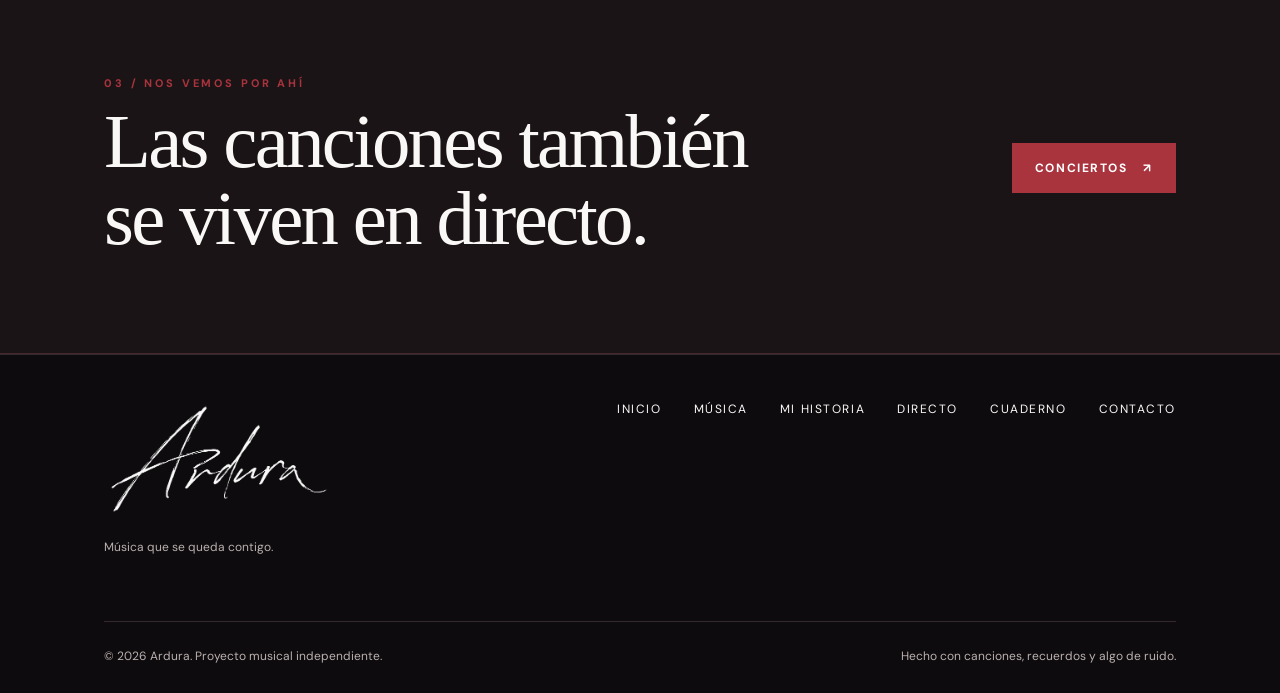
==== commit d6a2e0bb: "Update text in index.html for featured releases" ====
--- a/index.html
+++ b/index.html
@@ -96,7 +96,7 @@
        </h2>
       </div>
       <p>
-       No hay una sola forma de contar lo que sentimos. Estas son algunas de las mías.
+       No hay una sola forma de contar lo que sentimos. Últimos lanzamientos.
       </p>
      </div>
      <div class="cards" id="featured-songs">
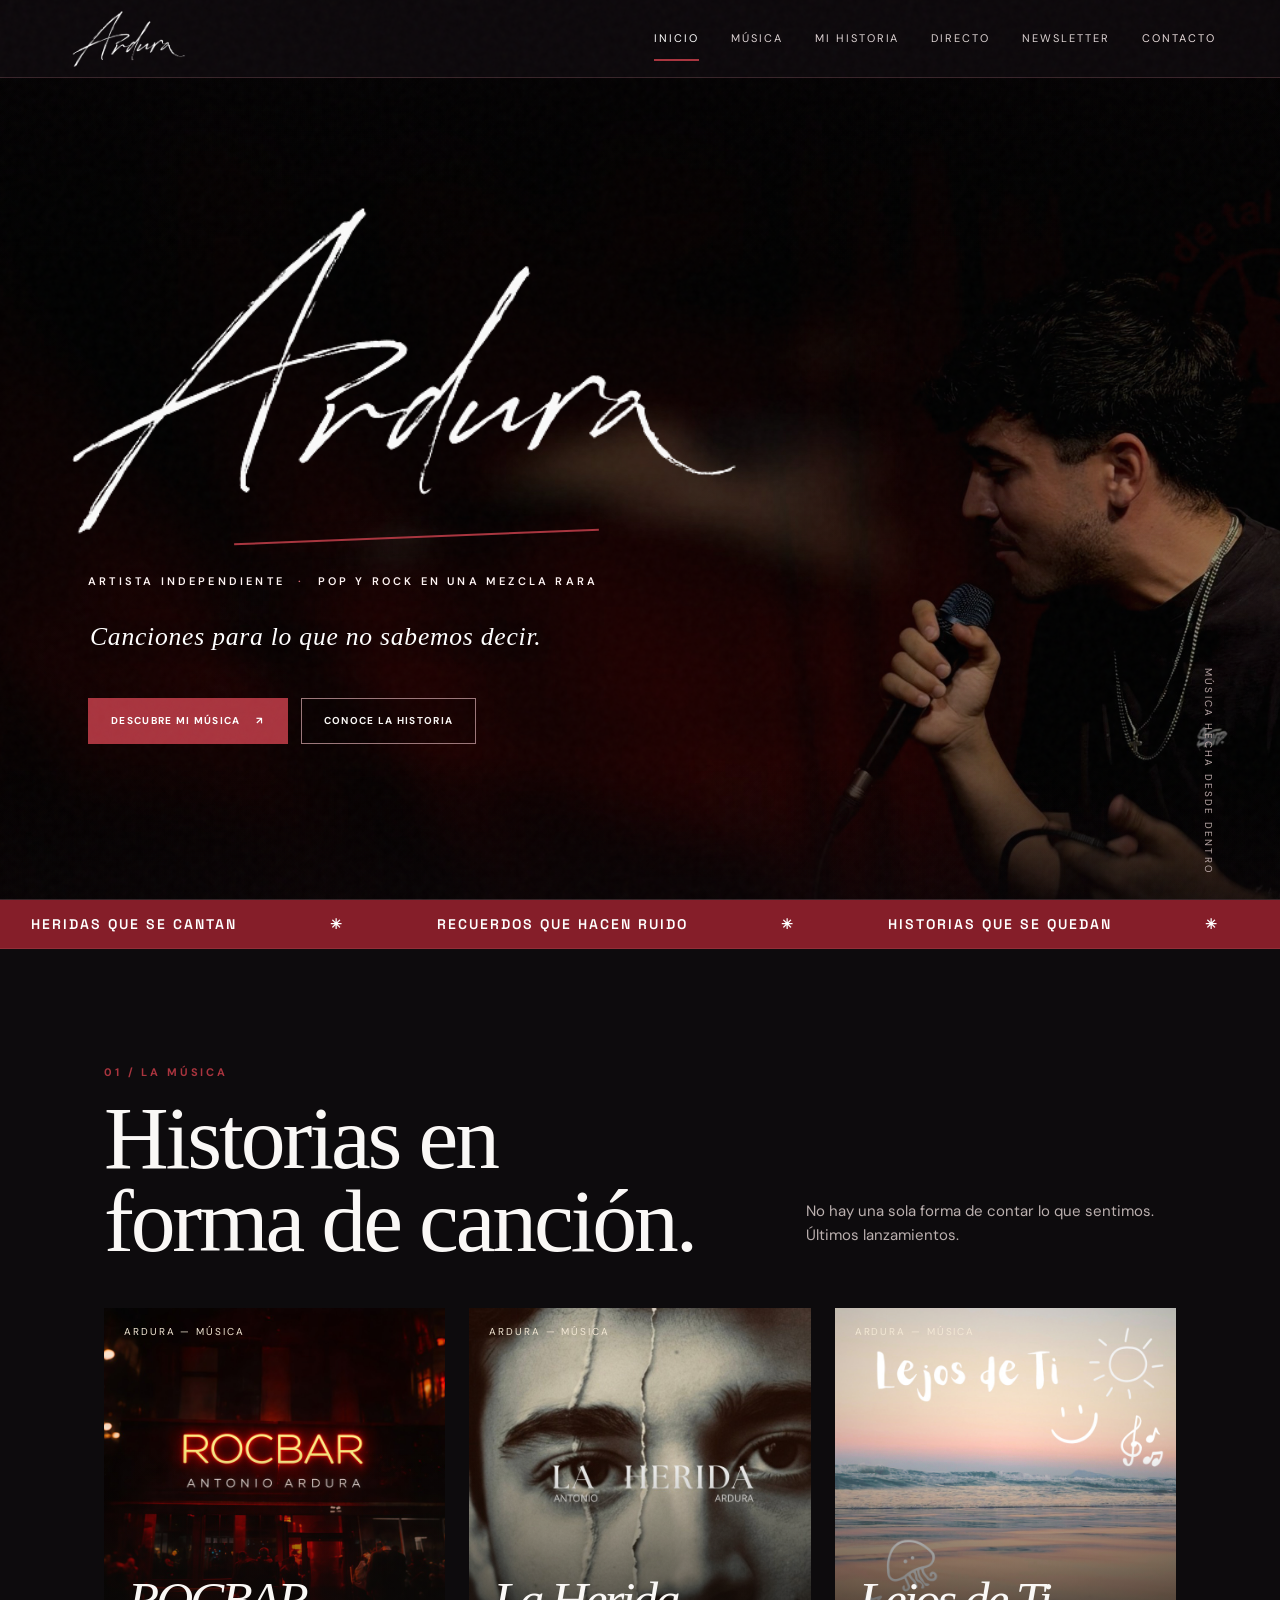
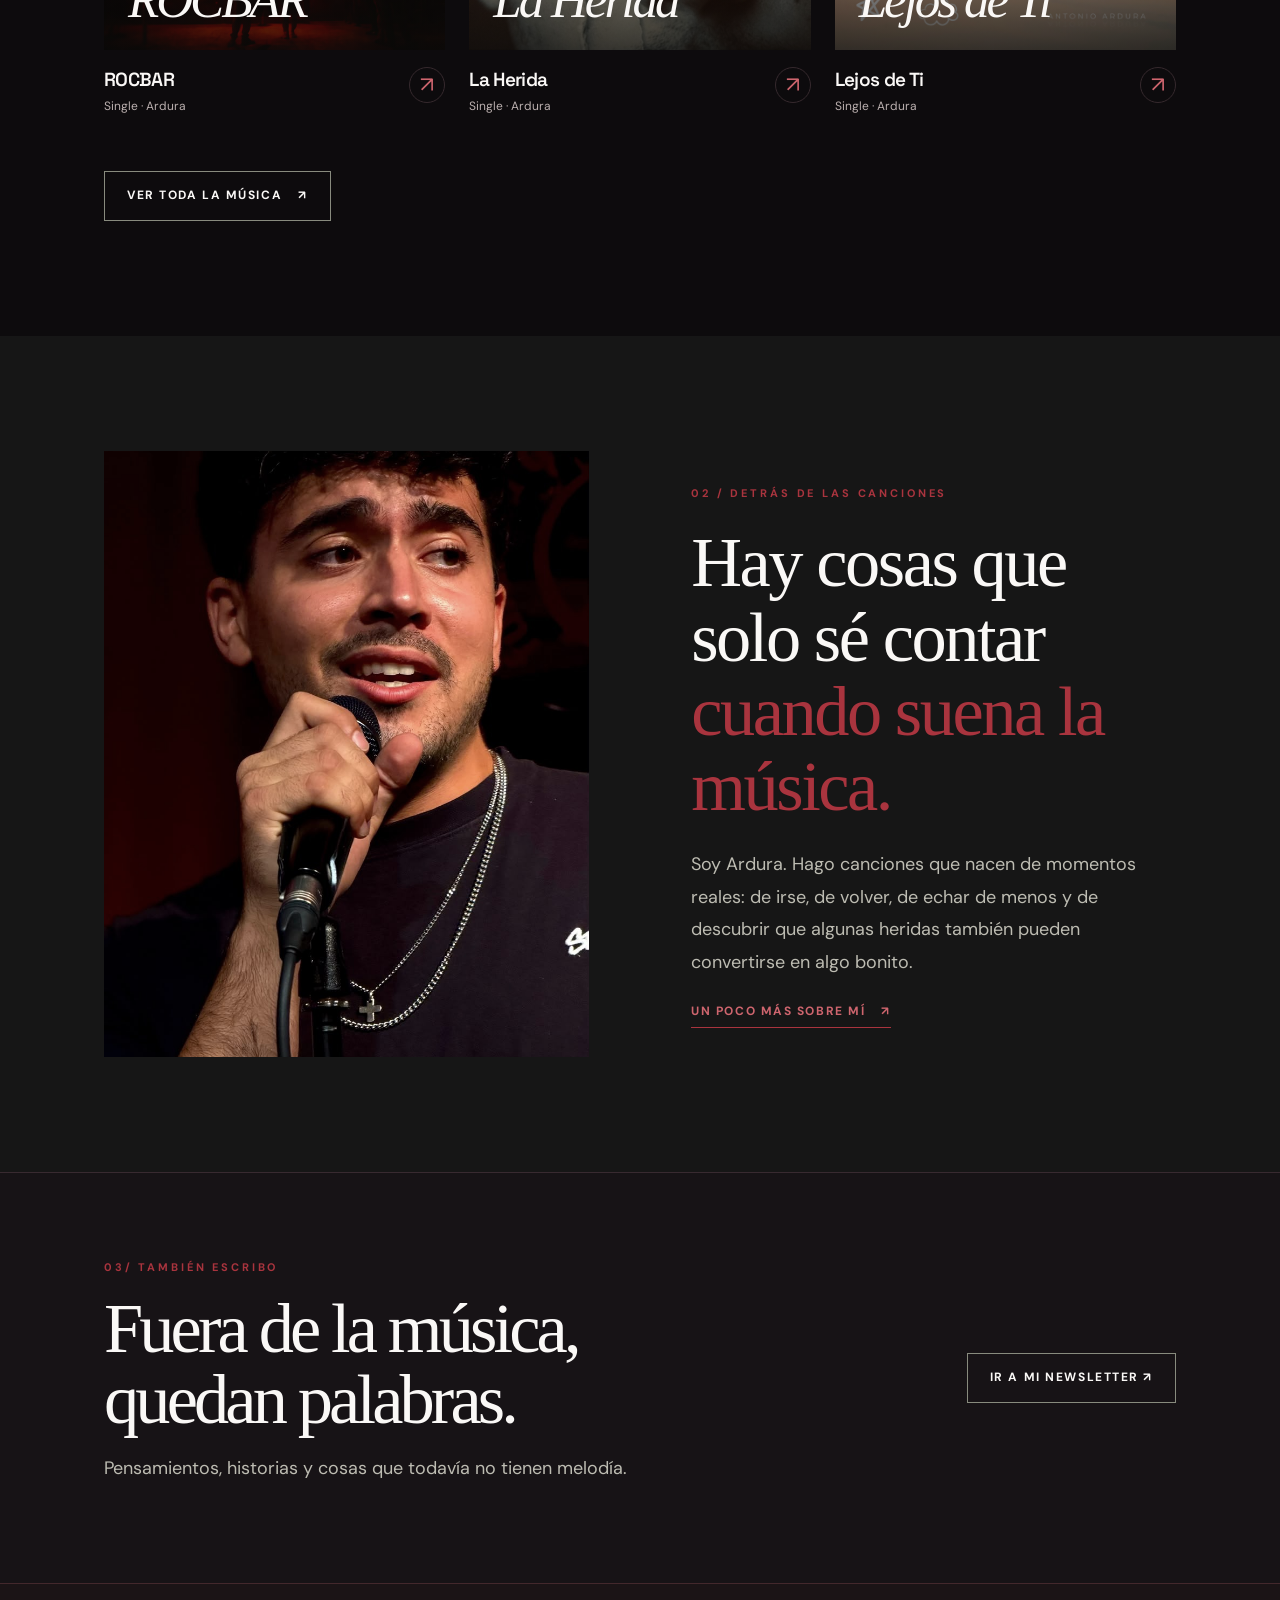
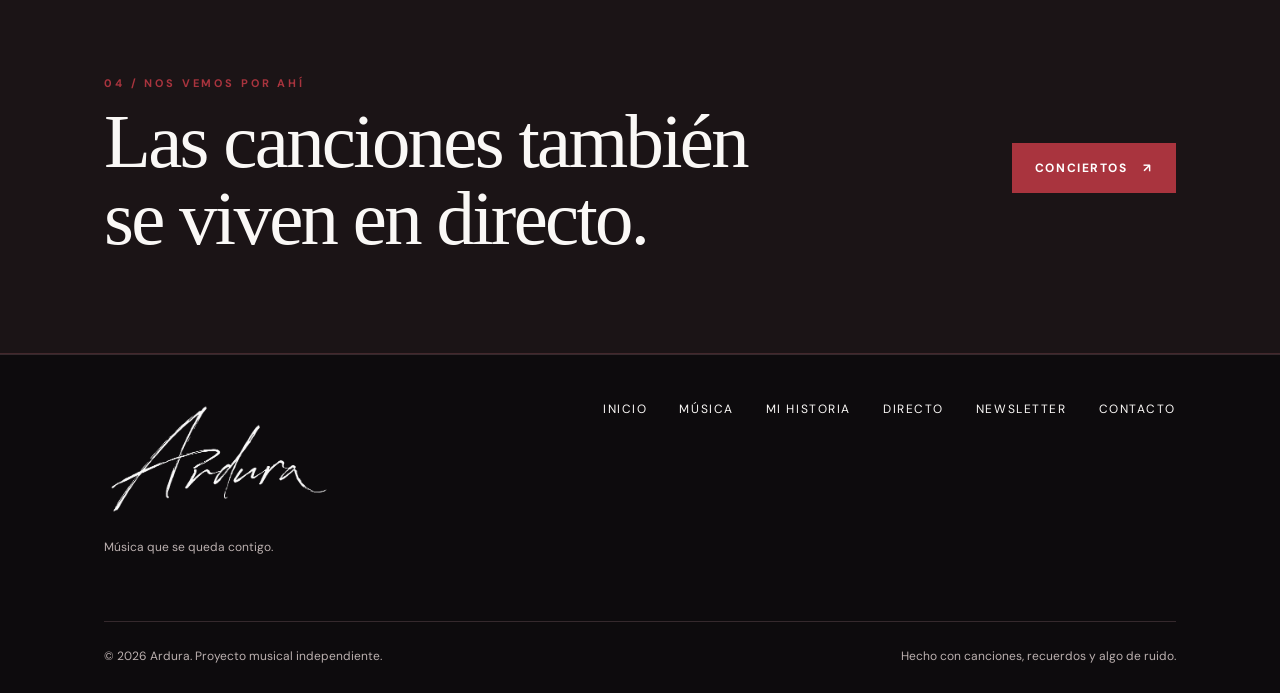
==== commit d709e1de: "Update eyebrow text and button label in index.html" ====
--- a/index.html
+++ b/index.html
@@ -146,7 +146,7 @@
    <section class="section section-tight journal-teaser">
      <div class="container">
        <div>
-         <span class="eyebrow">También escribo</span>
+         <span class="eyebrow">03/ También escribo</span>
          <h2>
            Fuera de la música,<br>
            quedan palabras.
@@ -157,7 +157,7 @@
          </p>
        </div>
        <a class="btn btn-outline" href="cuaderno.html">
-         Entrar en el cuaderno ↗
+         Ir a mi newsletter ↗
        </a>
      </div>
    </section>
@@ -165,7 +165,7 @@
     <div class="container callout-inner">
      <div>
       <span class="eyebrow">
-       03 / Nos vemos por ahí
+       04 / Nos vemos por ahí
       </span>
       <h2>
        Las canciones también
